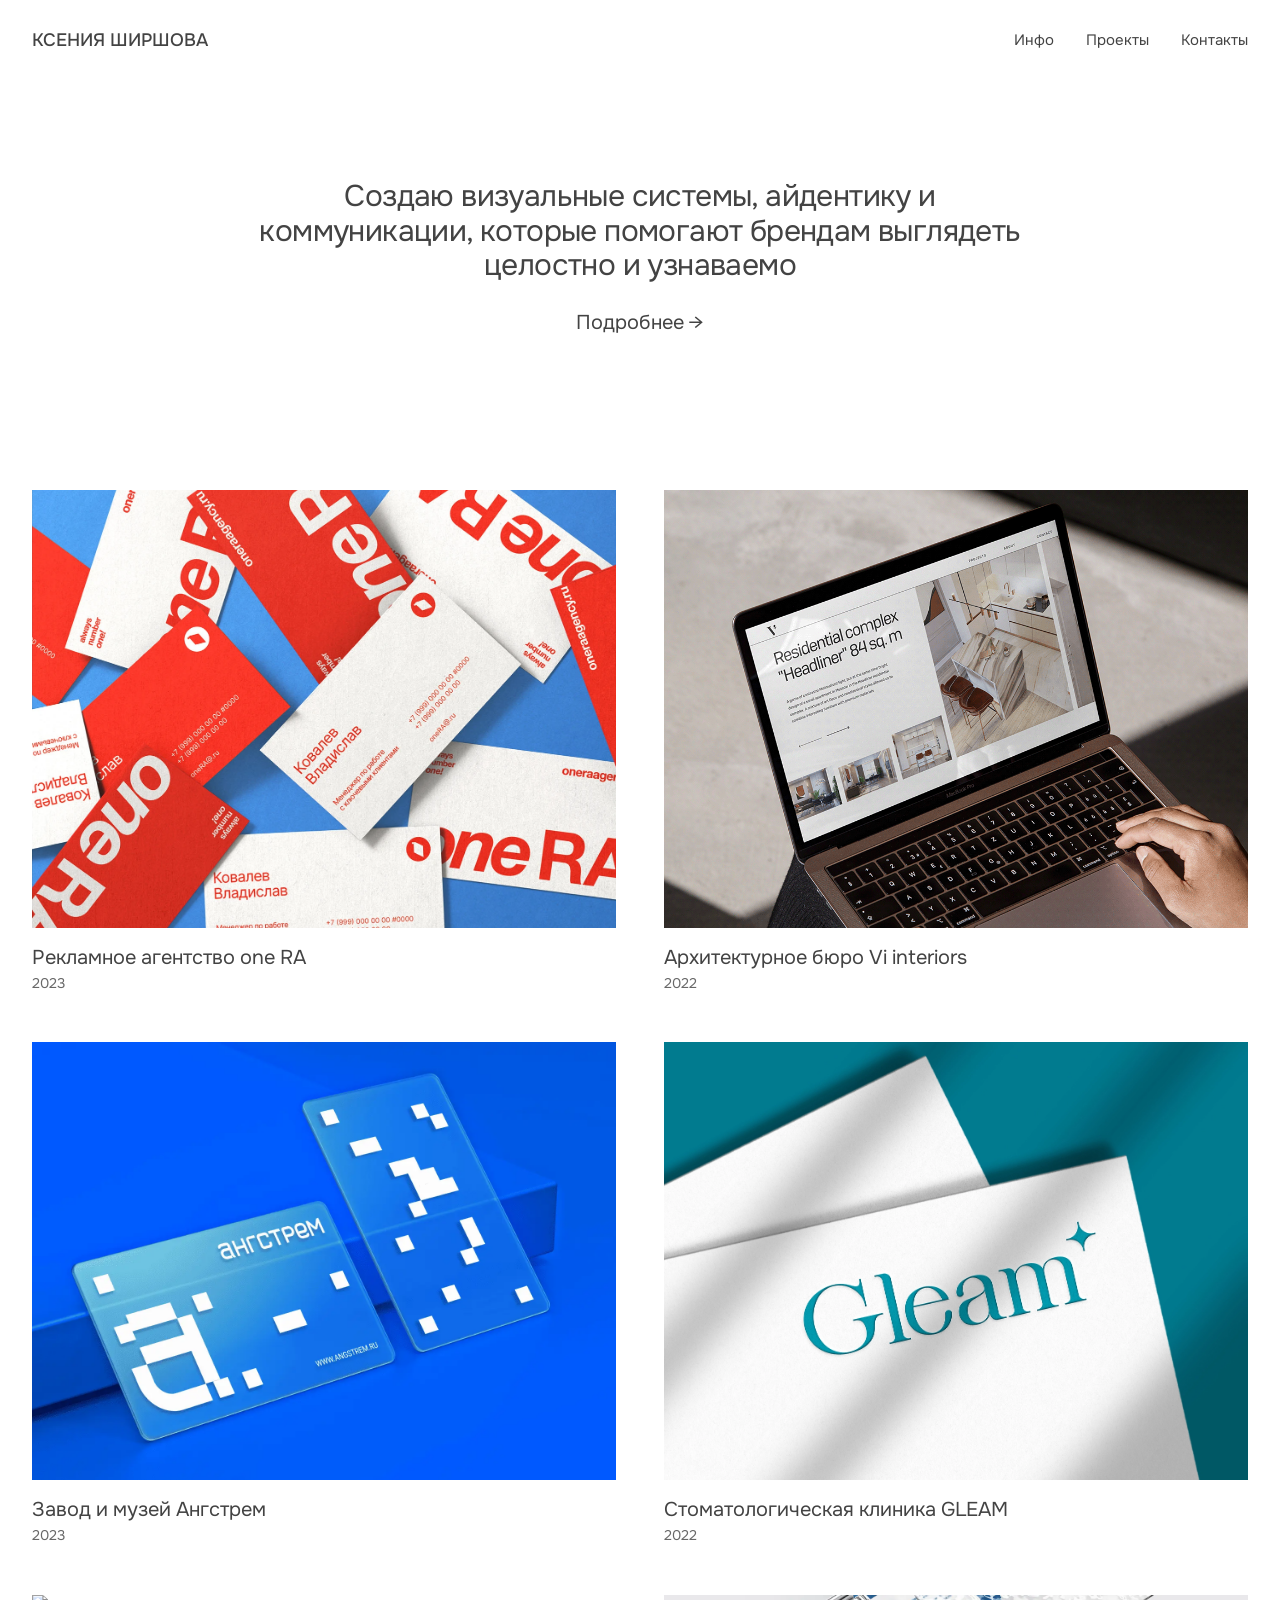
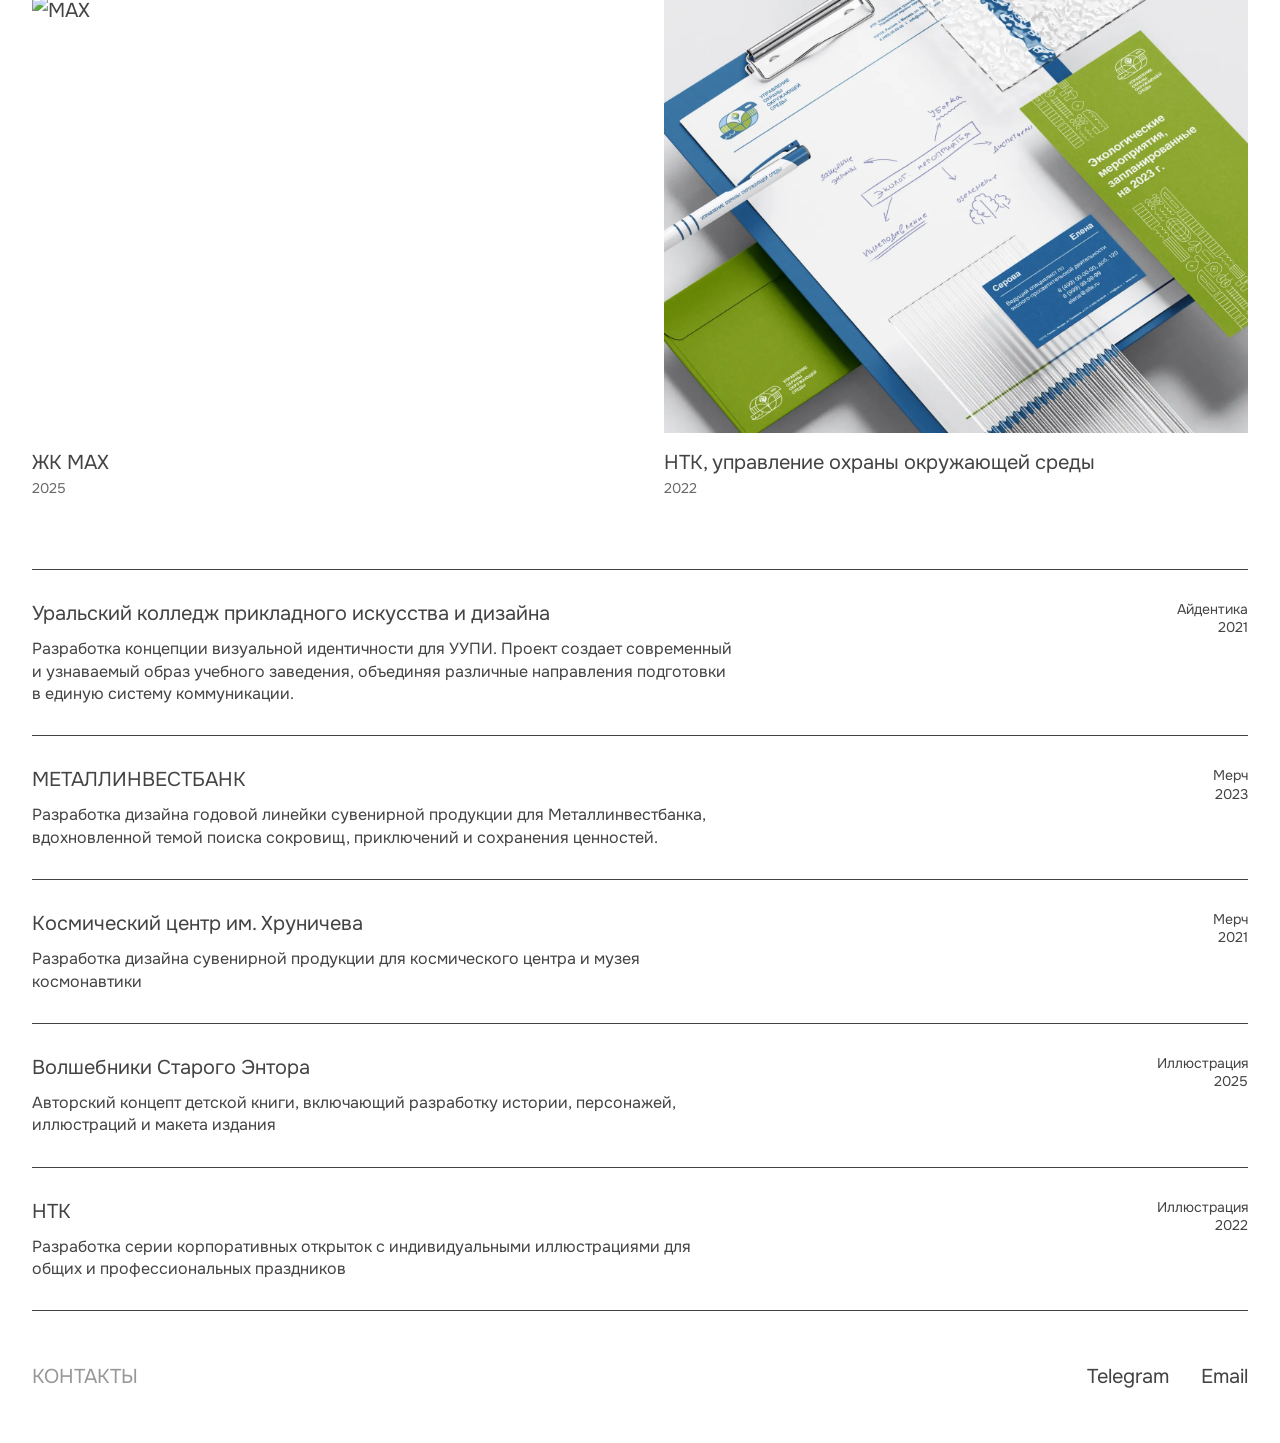
==== index.html @ 0a9edc0e "Add files via upload" ====
<!DOCTYPE html>
<html lang="ru">

<head>

    <meta charset="UTF-8">

    <meta
        name="viewport"
        content="width=device-width, initial-scale=1.0"
    >

    <title>Ксения — Графический дизайнер</title>

    <link
        rel="preconnect"
        href="https://fonts.googleapis.com"
    >

    <link
        rel="preconnect"
        href="https://fonts.gstatic.com"
        crossorigin
    >

    <link
        href="https://fonts.googleapis.com/css2?family=Onest:wght@300;400;500;600&display=swap"
        rel="stylesheet"
    >

    <link
        rel="stylesheet"
        href="css/style.css"
    >

</head>

<body>

    <!-- HEADER -->

    <header class="header">

        <div class="container">

            <div class="header-inner">

                <a
                    href="index.html"
                    class="logo"
                >
                    КСЕНИЯ ШИРШОВА
                </a>

                <nav class="nav">

                    <a href="about.html">
                        Инфо
                    </a>

                    <a href="#projects">
                        Проекты
                    </a>
<!-- 
                    <a href="fragments.html">
                        Фрагменты
                    </a>
-->
                    <a href="#contacts">
                        Контакты
                    </a>

                </nav>

                <button
                    class="burger"
                    id="burger"
                    aria-label="Открыть меню"
                >

                    <span></span>
                    <span></span>
                    <span></span>

                </button>

            </div>

        </div>

    </header>

    <!-- MOBILE MENU -->

    <div
        class="mobile-menu"
        id="mobileMenu"
    >

    <button
        class="mobile-close"
        id="mobileClose"
        aria-label="Закрыть меню"
    >

        <span></span>
        <span></span>
        <span></span>

    </button>

        <nav class="mobile-nav">

            <a href="about.html">
                Инфо
            </a>

            <a href="#projects">
                Проекты
            </a>

<!-- 
                    <a href="fragments.html">
                        Фрагменты
                    </a>
-->

            <a href="#contacts">
                Контакты
            </a>

        </nav>

    </div>

    <main>

        <!-- HERO -->

        <section class="hero">

            <div class="container">

                <div class="grid">

                    <div class="hero-content">

                        <h1>
                            Создаю визуальные системы, айдентику и коммуникации, которые помогают брендам выглядеть целостно и узнаваемо
                        </h1>

                        <a
                            href="about.html"
                            class="hero-link"
                        >
                            Подробнее →
                        </a>

                    </div>

                </div>

            </div>

        </section>

        <!-- PROJECTS -->

        <section
            class="projects"
            id="projects">

            <div class="container">

                <div class="projects-grid">

                    <a
                        href="projects/project-03.html"
                        class="project-card">

                        <div class="project-image">

                            <img
                                src="img/projects/project-03/cover01.webp"
                                alt="one RA"
                            >

                        </div>

                        <div class="project-info">

                            <h3>
                                Рекламное агентство one RA
                            </h3>

                            <p>
                                2023
                            </p>

                        </div>

                    </a>

                    <a
                        href="projects/project-04.html"
                        class="project-card"
                    >

                        <div class="project-image">

                            <img
                                src="img/projects/project-04/cover02.png"
                                alt="Vi interiors"
                            >

                        </div>

                        <div class="project-info">

                            <h3>
                                Архитектурное бюро Vi interiors
                            </h3>

                            <p>
                                2022
                            </p>

                        </div>

                    </a>

                    <a
                        href="projects/project-05.html"
                        class="project-card"
                    >

                        <div class="project-image">

                            <img
                                src="img/projects/project-05/cover03.webp"
                                alt="Ангстрем"
                            >

                        </div>

                        <div class="project-info">

                            <h3>
                                Завод и музей Ангстрем
                            </h3>

                            <p>
                                2023
                            </p>

                        </div>

                    </a>

                    <a
                        href="projects/project-01.html"
                        class="project-card"
                    >

                        <div class="project-image">

                            <img
                                src="img/projects/project-01/cover04.webp"
                                alt="GLEAM"
                            >

                        </div>

                        <div class="project-info">

                            <h3>
                                Стоматологическая клиника GLEAM
                            </h3>

                            <p>
                                2022
                            </p>

                        </div>

                    </a>

                    <a
                        href="projects/project-02.html"
                        class="project-card"
                    >

                        <div class="project-image">

                            <img
                                src="img/projects/project-02/cover05.webp"
                                alt="МАХ"
                            >

                        </div>

                        <div class="project-info">

                            <h3>
                                ЖК МАХ
                            </h3>

                            <p>
                                2025
                            </p>

                        </div>

                    </a>

                    <a
                        href="projects/project-04.html"
                        class="project-card"
                    >

                        <div class="project-image">

                            <img
                                src="img/projects/project-06/cover06.webp"
                                alt="НТК"
                            >

                        </div>

                        <div class="project-info">

                            <h3>
                                НТК, управление охраны окружающей среды
                            </h3>

                            <p>
                                2022
                            </p>

                        </div>

                    </a>                    

                </div>

            </div>

        </section>


        <section class="projects-list">

            <div class="container">

            <a href="https://www.behance.net/gallery/149359537/Ural-College-of-Applied-Arts-and-Design" target="_blank" rel="noopener noreferrer" class="project-row">

                <div class="project-info2">
                    <h3>
                        Уральский колледж прикладного искусства и дизайна
                    </h3>

                    <p class="project-description">
                        Разработка концепции визуальной идентичности для УУПИ. Проект создает современный и узнаваемый образ учебного заведения, объединяя различные направления подготовки в единую систему коммуникации.


                    </p>
                </div>

                <div class="project-meta">
                    <div class="project-year">
                        Айдентика <br/>
                        2021
                    </div>
                </div>

            </a>

            <a href="https://www.behance.net/gallery/207765207/Metallinvest-bank" target="_blank" rel="noopener noreferrer" class="project-row">

                <div class="project-info2">
                    <h3>
                        МЕТАЛЛИНВЕСТБАНК
                    </h3>

                    <p class="project-description">
                        Разработка дизайна годовой линейки сувенирной продукции для Металлинвестбанка, вдохновленной темой поиска сокровищ, приключений и сохранения ценностей.

                    </p>
                </div>

                <div class="project-meta">
                    <div class="project-year">
                        Мерч<br/>2023
                    </div>
                </div>

            </a>            

            <a href="https://oneraagency.ru/hrunichev" class="project-row" target="_blank" rel="noopener noreferrer">

                <div class="project-info2">
                    <h3>
                        Космический центр им. Хруничева
                    </h3>

                    <p class="project-description">
                        Разработка дизайна сувенирной продукции для космического центра и музея космонавтики
                    </p>
                </div>

                <div class="project-meta">
                    <div class="project-year">
                        Мерч<br/>2021
                    </div>
                </div>

            </a>

            <a href="https://www.behance.net/gallery/231390283/Childrens-book-The-Wizards-of-Old-Entor" target="_blank" rel="noopener noreferrer" class="project-row">

                <div class="project-info2">
                    <h3>
                        Волшебники Старого Энтора
                    </h3>

                    <p class="project-description">
                        Авторский концепт детской книги, включающий разработку истории, персонажей, иллюстраций и макета издания
                    </p>
                </div>

                <div class="project-meta">
                    <div class="project-year">
                        Иллюстрация<br/>2025
                    </div>
                </div>

            </a>

            <a href="https://oneraagency.ru/ntkotkritky" target="_blank" rel="noopener noreferrer" class="project-row">

                <div class="project-info2">
                    <h3>
                        НТК
                    </h3>

                    <p class="project-description">
                        Разработка серии корпоративных открыток с индивидуальными иллюстрациями для общих и профессиональных праздников
                    </p>
                </div>

                <div class="project-meta">
                    <div class="project-year">
                        Иллюстрация<br/>2022
                    </div>
                </div>

            </a>

            </div>

        </section>

        <!-- CONTACTS -->

        <section
            class="contacts"
            id="contacts"
        >

            <div class="container">
                <div class="contacts-content">
                            <div class="contact-tag"> КОНТАКТЫ </div>
                    <div class="contacts-content2">                     

                        <a href="https://t.me/ksy_shirshova" target="_blank" rel="noopener noreferrer">
                            Telegram
                        </a>
                        
                        <a href="mailto:kshrabota@ya.ru">
                            Email
                        </a>
                    </div>
            </div>

        </section>

    </main>

    <script src="js/script.js"></script>

</body>

</html>
---- css/style.css ----
:root{

    --bg:#ffffff;
    --text:#434343;
    --border:#434343;
    --container:1280px;
    --gap:24px;
    --header-height:80px;

}

*{

    margin:0;
    padding:0;
    box-sizing:border-box;

}

html{

    scroll-behavior:smooth;

}

body{

    background:var(--bg);
    color:var(--text);
    font-family:'Onest',sans-serif;
    font-size:20px;
    line-height:1.6;
    font-weight:400;
    text-rendering:optimizeLegibility;
    -webkit-font-smoothing:antialiased;

}

img{

    display:block;
    width:100%;
    height:auto;

}

a{

    color:inherit;
    text-decoration:none;

}

ul{

    list-style:none;

}

button{

    font:inherit;
    background:none;
    border:none;
    cursor:pointer;

}

.container{

    width:min(
        var(--container),
        calc(100% - 64px)
    );
    margin:0 auto;

}


/* ====================
   GRID
==================== */

.grid{

    display:grid;
    grid-template-columns:repeat(12,minmax(0,1fr));
    gap:var(--gap);

}

.col-1{grid-column:span 1;}
.col-2{grid-column:span 2;}
.col-3{grid-column:span 3;}
.col-4{grid-column:span 4;}
.col-5{grid-column:span 5;}
.col-6{grid-column:span 6;}
.col-7{grid-column:span 7;}
.col-8{grid-column:span 8;}
.col-9{grid-column:span 9;}
.col-10{grid-column:span 10;}
.col-11{grid-column:span 11;}
.col-12{grid-column:span 12;}


/* ====================
   TYPOGRAPHY
==================== */

h1{

    line-height:1.15;
    font-weight:400;
    letter-spacing:-0.02em;

}

h2{

    font-size:28px;
    font-weight:400;
    line-height:1.2;

}

h3{

    font-size:20px;
    font-weight:400;
    line-height:1.4;

}

p{

    font-size:16px;

}


/* ====================
   HEADER
==================== */

.header{

    position:fixed;
    top:0;
    left:0;
    width:100%;
    height:var(--header-height);
    background:var(--bg);
    z-index:1000;

}

.header-inner{

    height:var(--header-height);
    display:flex;
    align-items:center;
    justify-content:space-between;

}

.logo{

    font-size:18px;
    font-weight:500;

}

.nav{

    display:flex;
    align-items:center;
    gap:32px;

}

.nav a{

    position:relative;
    font-size:15px;

}

.nav a::after{

    content:"";
    position:absolute;
    left:0;
    bottom:-4px;
    width:0;
    height:1px;
    background:var(--text);
    transition:width .3s ease;

}

.nav a:hover::after{

    width:100%;

}


/* ====================
   BURGER
==================== */

.burger{

    display: none;

}

.burger,
.mobile-close{

    width:40px;
    height:40px;
    position:relative;

}

.burger span,
.mobile-close span{

    position:absolute;
    left:8px;
    width:24px;
    height:1px;
    background:var(--text);
    transition:.3s ease;

}

.burger span:nth-child(1){

    top:13px;

}

.burger span:nth-child(2){

    top:20px;

}

.burger span:nth-child(3){

    top:27px;

}

.mobile-close{

    position:absolute;
    top:15px;
    right:15px;

}

.mobile-close span:nth-child(1){

    top:20px;
    transform:rotate(45deg);

}

.mobile-close span:nth-child(2){

    opacity:0;

}

.mobile-close span:nth-child(3){

    top:20px;
    transform:rotate(-45deg);

}

.mobile-menu{

    position:fixed;
    inset:0;
    background:#fff;
    z-index:2000;
    display:flex;
    flex-direction:column;
    align-items:flex-start;
    justify-content:center;
    padding:40px;
    opacity:0;
    visibility:hidden;
    pointer-events:none;
    transition:.3s ease;

}

.mobile-menu.active{

    opacity:1;
    visibility:visible;
    pointer-events:auto;

}

.mobile-nav{

    display:flex;
    flex-direction:column;
    gap:28px;

}

.mobile-nav a{

    font-size:40px;
    line-height:1.2;

}


/* ====================
   MAIN
==================== */

main{

    padding-top:var(--header-height);

}

/* ====================
   HERO
==================== */

.hero{

    min-height:40vh;
    display:flex;
    align-items:center;

}

.hero-content{

    text-align: center;
    grid-column: 3 / -3;

}

.hero-content p{

    max-width:520px;
    margin-top:32px;

}

.hero-link{

    display:inline-block;
    margin-top:24px;
    padding-bottom:2px;

}

.hero-link:hover{

    opacity:.7;

}


/* ====================
   SECTIONS
==================== */

.projects,
.contacts{

    padding-bottom: 50px;
    margin-top: 50px;
}

.section-header{

    margin-bottom:48px;

}

.section-header h2{

    padding-bottom:12px;
    border-bottom:1px solid var(--border);

}


/* ====================
   PROJECTS
==================== */

.projects-grid{

    display:grid;
    grid-template-columns:repeat(2, minmax(0, 1fr));
    gap:48px 48px;

}

.project-card{

    display:block;

}

.project-image{

    overflow:hidden;

}

.project-image img{

    width:100%;
    aspect-ratio:4 / 3;
    object-fit:cover;
    transition:transform .5s ease;

}

.project-card:hover .project-image img{

    transform:scale(1.03);

}

.project-info{

    margin-top:16px;

}

.project-info p{

    font-size:14px;
    color:var(--text);
    opacity:.8;

}

/* ====================
   CONTACTS
==================== */

.contacts-heading{

    grid-column: 1 / span 4;

}

.contacts-content{

    display: flex;
    align-items: center;
    justify-content: space-between;

}

.contacts-content2{

    grid-column: 5 / span 9;
    display: flex;
    align-items: center;
    gap: 32px;

}

.contacts-content ul{

    display:flex;
    flex-direction:column;
    gap:12px;

}

.contacts-content a{

    position:relative;
    display:inline-block;

}

.contacts-content a::after{

    content:"";
    position:absolute;
    left:0;
    bottom:-4px;
    width:0;
    height:1px;
    background:var(--text);
    transition:width .3s ease;

}

.contacts-content a:hover::after{

    width:100%;

}

.contact-tag{

    font-size: 20px;
    opacity: .55;

}


/* ====================
   PROJECT PAGE
==================== */

.project-page{

    padding-top: 80px;

}

.project-hero{

    padding-bottom: 100px;

}

.project-hero .container{

    width: 70%;

}

.project-heading{

    grid-column: 1 / span 8;

}

.project-meta{

    grid-column: 10 / span 3;
    display: flex;
    flex-direction: column;
    gap: 28px;

}

.project-meta-item{

    border-top: 1px solid var(--border);
    padding-top: 12px;

}

.project-meta-title{

    font-size: 14px;
    opacity: .6;
    margin-bottom: 6px;

}

.project-description{

    margin-top: 32px;
    max-width: 700px;

}

.project-section{

    margin-bottom: 80px;

}

.project-section:last-child{

    margin-bottom: 0;

}

.project-image-full img{

    width: 100%;
    display: block;

}

.project-image-grid{

    display: grid;
    grid-template-columns: repeat(2, 1fr);
    gap: 24px;

}

.project-image-grid img{

    width: 100%;
    display: block;

}

.project-text-block{

    display: grid;
    grid-template-columns: repeat(12, 1fr);
    gap: 24px;

}

.project-text{

    grid-column: 3 / span 6;

}

.project-text p{

    margin-bottom: 20px;

}

.project-text p:last-child{

    margin-bottom: 0;

}

.project-next a{

    display: inline-block;
    padding-bottom: 4px;

}

.video-wrapper{

    width: 100%;
    grid-column: 1 / -1;

}

.autoplay-video{

    display: block;
    width: 100%;
    height: auto;
    object-fit: cover;

}

.video-wrapper iframe{

    position: relative;
    inset: 0;
    width: 100%;
    aspect-ratio: 16/9;
    border: 0;

}


/* =================================
   PROJECT LIST
================================= */

.projects-list{

    width: 100%;
    margin-top: 20px;

}

.project-row{

    display: grid;
    grid-template-columns: 1fr auto;
    padding: 30px 0;
    border-top: 1px solid var(--text);
    text-decoration: none;
    color: inherit;
    transition: opacity 0.3s ease;

}

.project-row:last-child{

    border-bottom: 1px solid var(--text);

}

.project-row:hover{

    opacity: 0.65;

}

.project-info2{

    max-width: 100%

}

.project-title{

    margin: 0 0 24px;
    font-size: clamp(32px, 3vw, 56px);
    font-weight: 400;
    line-height: 1.1;

}

.project-description{

    margin: 0;
    margin-top: 10px !important;
    line-height: 1.4;
    color: var(--light);

}

.project-meta{

    display: flex;
    flex-direction: column;
    align-items: flex-end;
    justify-content: space-between;
    text-align: right;
    min-width: 120px;

}

.project-category,
.project-year{

    font-size: 14px;
    line-height: 1.3;

}


/* =================================
   PROJECT CASE
================================= */

.project-header{

    margin-bottom: 80px;

}

.project-header-content{

    grid-column: 2 / span 10;
    display: grid;
    grid-template-columns: repeat(10, 1fr);
    column-gap: var(--gap);

}

.project-header h1{

    margin-bottom: 32px;
    grid-column: 1 / span 10;

}

.project-header p{

    grid-column: 1 / span 10;
    font-size: 20px;

}

.project-page ul{

    list-style-type: disc;
    font-size: 16px;

}

/* ОБЩИЕ СЕКЦИИ */

.case-section{

    margin-bottom: 80px;

}

/* ПОЛНОШИРИННОЕ ИЗОБРАЖЕНИЕ */

.case-image-full{

    grid-column: 1 / -1;

}

.case-image-full img{

    width: 100%;
    display: block;

}

/* ИЗОБРАЖЕНИЕ 10 КОЛОНОК */

.case-image-medium{

    grid-column: 2 / span 10;

}

.case-image-medium img{

    width: 100%;
    display: block;

}

/* ТЕКСТОВЫЙ БЛОК */

.case-text{

    grid-column: 2 / span 10;
    display: grid;
    grid-template-columns: repeat(10, 1fr);
    column-gap: var(--gap);

}

.case-tag{

    grid-column: 1 / span 2;
    font-size: 14px;
    opacity: .55;
    text-transform: uppercase;
    letter-spacing: .04em;

}

.case-description{

    grid-column: 3 / span 8;

}

.case-description p{

    margin-bottom: 18px;
    line-height:1.4;

}

.case-description p:last-child{

    margin-bottom: 0;

}

/* ДВА ИЗОБРАЖЕНИЯ */

.case-two-images{

    grid-column: 2 / span 10;
    display: grid;
    grid-template-columns: repeat(2, 1fr);
    gap: 24px;

}

.case-two-images img{

    width: 100%;
    display: block;

}

/* ТРИ ИЗОБРАЖЕНИЯ */

.case-three-images{

    grid-column: 2 / span 10;
    display: grid;
    grid-template-columns: repeat(3, 1fr);
    gap: 24px;

}

.case-three-images img{

    width: 100%;
    display: block;

}

/* НАВИГАЦИЯ */

.project-next{

    padding-top: 50px;
    padding-bottom: 50px;
    text-align: right;

}

.project-next a:hover{

    opacity: 0.65;

}

.a-hover:hover{

    opacity: 0.65 !important;

}


/* =================================
   ABOUT
================================= */

.about-page{

    padding-top: 120px;

}

.about-hero{

    padding-bottom: 64px;
    border-bottom: 1px solid var(--border);

}

.about-photo{

    grid-column: 1 / span 3;

}

.about-photo img{

    width: 100%;
    display: block;

}

.about-intro{

    grid-column: 5 / span 7;

}


.about-intro h1{

    margin-bottom: 32px;
    margin-top: -8px;

}

.about-intro p{

    line-height: 1.4;
    margin-bottom: 18px;

}

.about-contacts a{

    position:relative;
    margin-right: 32px;

}

.about-contacts a::after{

    content:"";
    position:absolute;
    left:0;
    bottom:-4px;
    width:0;
    height:1px;
    background:var(--text);
    transition:width .3s ease;

}

.about-contacts a:hover::after{

    width:100%;

}

.contact-note{

    color: var(--light);

}

.about-section {

    padding: 64px 0;
    border-bottom: 1px solid var(--border);

}

.about-section:last-child{

    border-bottom: none;

}

.section-title{

    grid-column: 1 / span 3;
    text-transform: uppercase;

}

.section-content{

    grid-column: 5 / span 8;

}

.experience-item{

    display: grid;
    grid-template-columns: 4fr 4fr;
    gap: 32px;
    border-top: 1px solid var(--border);
    padding: 50px 0;

}

.experience-item:first-child{

    padding-top: 0;
    border-top: 0;

}

.experience-company p{

    font-size: 20px;
    line-height: 1.2;

}

.company-title{

    font-size: 32px !important;
    line-height: 1 !important;
    letter-spacing: -0.02em;
    padding-bottom: 10px !important;

}


.company-title a:hover{

    opacity:.7;

}

.experience-description{

    line-height: 1.4;
    font-size: 16px;

}

.experience-description2{

    line-height: 1.4;
    font-size: 20px;

}

.two-columns{

    display: grid;
    grid-template-columns: repeat(2,1fr);
    gap: 48px;

}




/* ====================
   TABLET
==================== */

@media (max-width: 1024px) {

    .container{

        width:calc(100% - 48px);

    }

    .hero-content{

        grid-column:3 / -3;

    }

    .nav{

        gap:28px;

    }

    .projects-grid{

        gap:48px 24px;

    }

    .about-content{

        grid-column:7 / span 6;

    }

}

@media (max-width: 959px) {

    .project-row{

        grid-template-columns: 1fr;
        gap: 32px;

    }

    .project-meta{

        align-items: flex-end;
        text-align: right;
        gap: 8px;

    }

    .project-title{

        font-size: 36px;

    }

    h3{

        font-size: 23px;

    }

}


/* ====================
   MOBILE
==================== */

@media (max-width: 767px) {

    :root{

        --header-height:72px;

    }

    .container{

        width:calc(100% - 32px);

    }

    .grid{

        grid-template-columns:1fr;
        gap:20px;

    }

    /* Header */

    .nav{

        display:none;

    }

    .burger{

        display:block;

    }

    /* Hero */


    .hero-content{

        grid-column:auto;

    }

    .hero-content p{

        margin-top:24px;

    }

    h1{

        font-size:36px;

    }

    h2{

        font-size:24px;

    }


    /* Projects */

    .projects-grid{

        grid-template-columns:1fr;
        gap:48px;

    }

    .project-image img{

        aspect-ratio:1/1;

    }

    /* About */

    .about-photo{

        grid-column:auto;
        margin-bottom:24px;

    }

    .about-content{

        grid-column:auto;

    }

    .about-photo,
    .about-intro,
    .section-title,
    .section-content{

        grid-column: 1 / -1;

    }

    .about-intro{

        margin-top:40px;

    }

    .about-contacts .grid{

        grid-template-columns:1fr;
        gap:24px;

    }

    .experience-item{

        grid-template-columns:1fr;
        gap:16px;

    }

    .two-columns{

        grid-template-columns:1fr;

    }


    /* Project case*/

    .project-title{

        grid-column:auto;

    }

    .project-two-column{

        grid-template-columns:1fr;

    }

    .project-navigation{

        margin-top:80px;

    }

    .case-section{

        margin-bottom: 64px;

    }

    .project-header{

        margin-bottom: 64px;

    }

    .project-header-content,
    .case-image-medium,
    .case-text,
    .case-two-images,
    .case-three-images{

        grid-column: 1 / -1;

    }

    .case-text{

        display: block;

    }

    .case-tag{

        margin-bottom: 20px;

    }

    .case-two-images,
    .case-three-images{

        grid-template-columns: 1fr;
        gap: 16px;

    }

    .project-heading,
    .project-meta,
    .project-text{

        grid-column: auto;

    }

    .project-meta{

        align-items: flex-start;
        text-align: left;

    }

    .project-section{

        margin-bottom: 64px;

    }

    .project-image-grid{

        grid-template-columns: 1fr;
        gap: 16px;

    }

    .project-text-block{

        grid-template-columns: 1fr;

    }

}


/* ====================
   SMALL MOBILE
==================== */

@media (max-width: 480px){

    h1{

        font-size:32px;

    }

    body{

        font-size:15px;

    }

    .mobile-nav a{

        font-size:24px;

    }

}
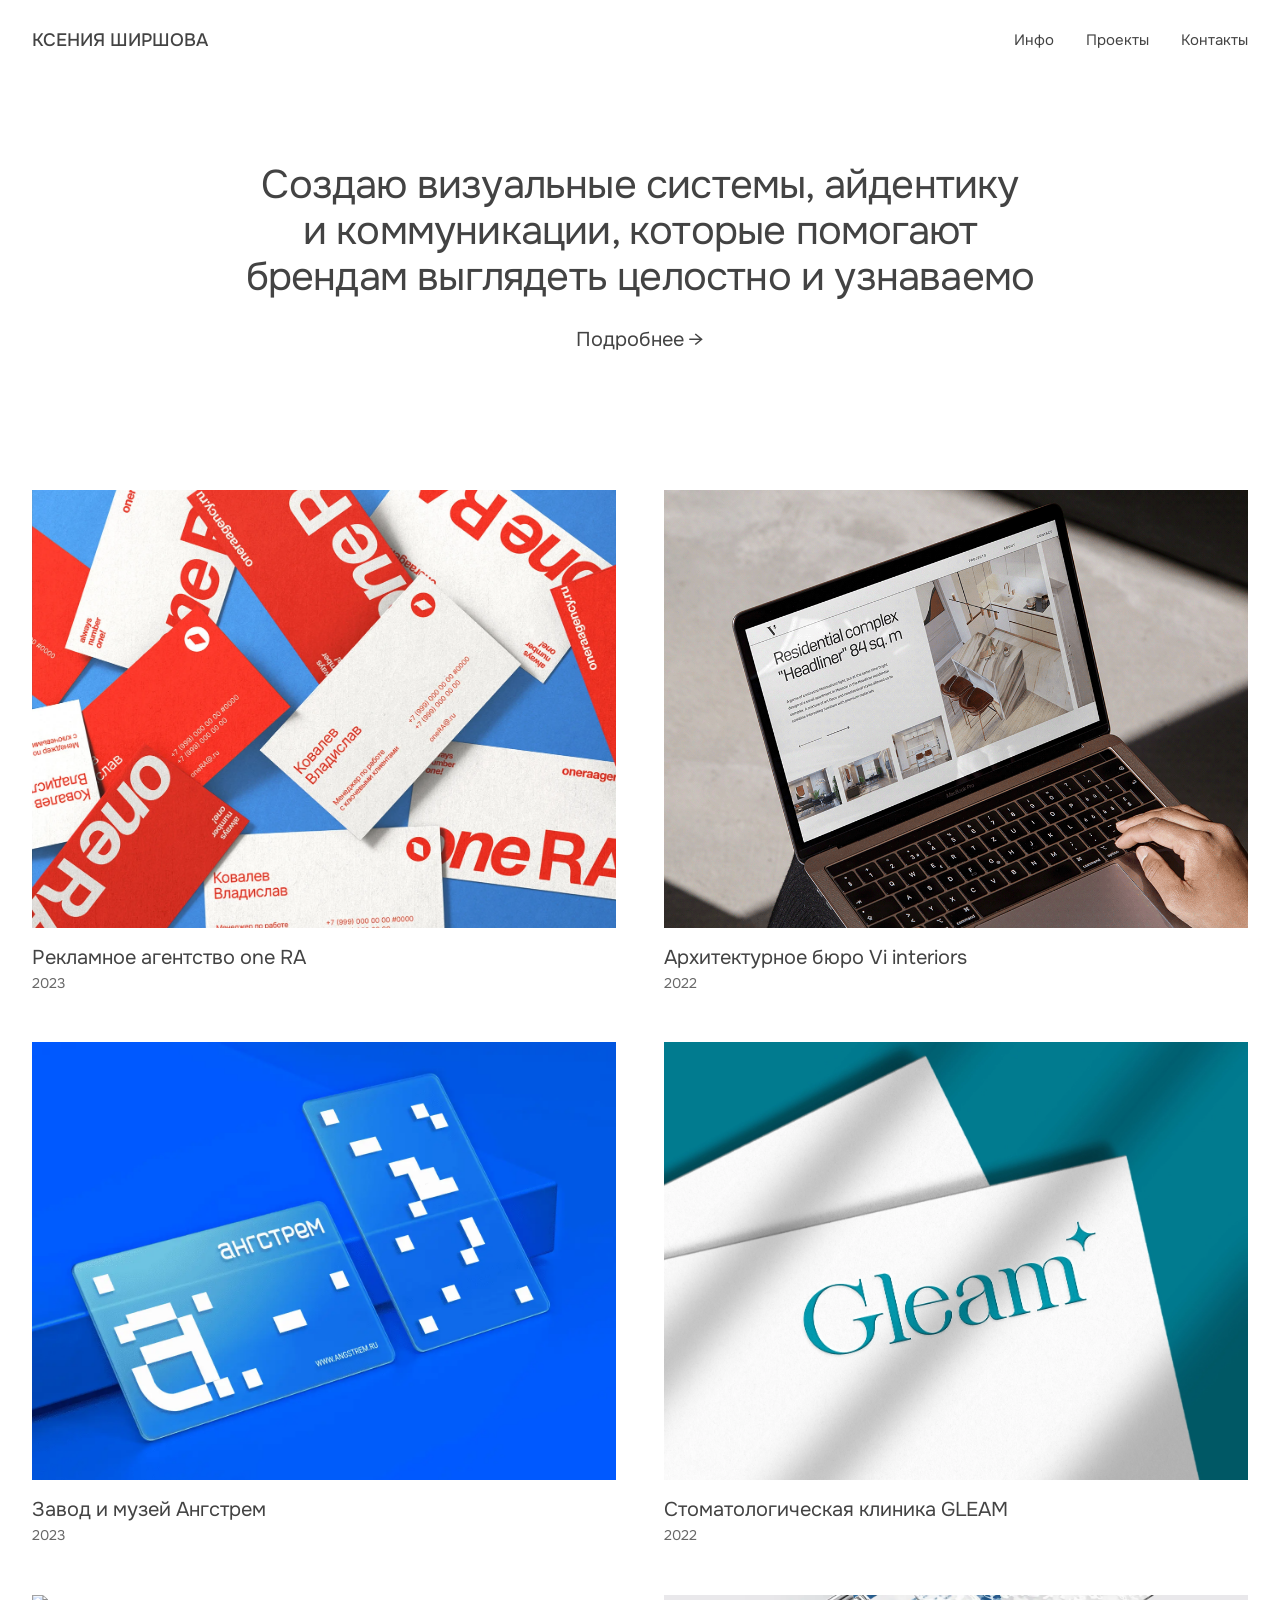
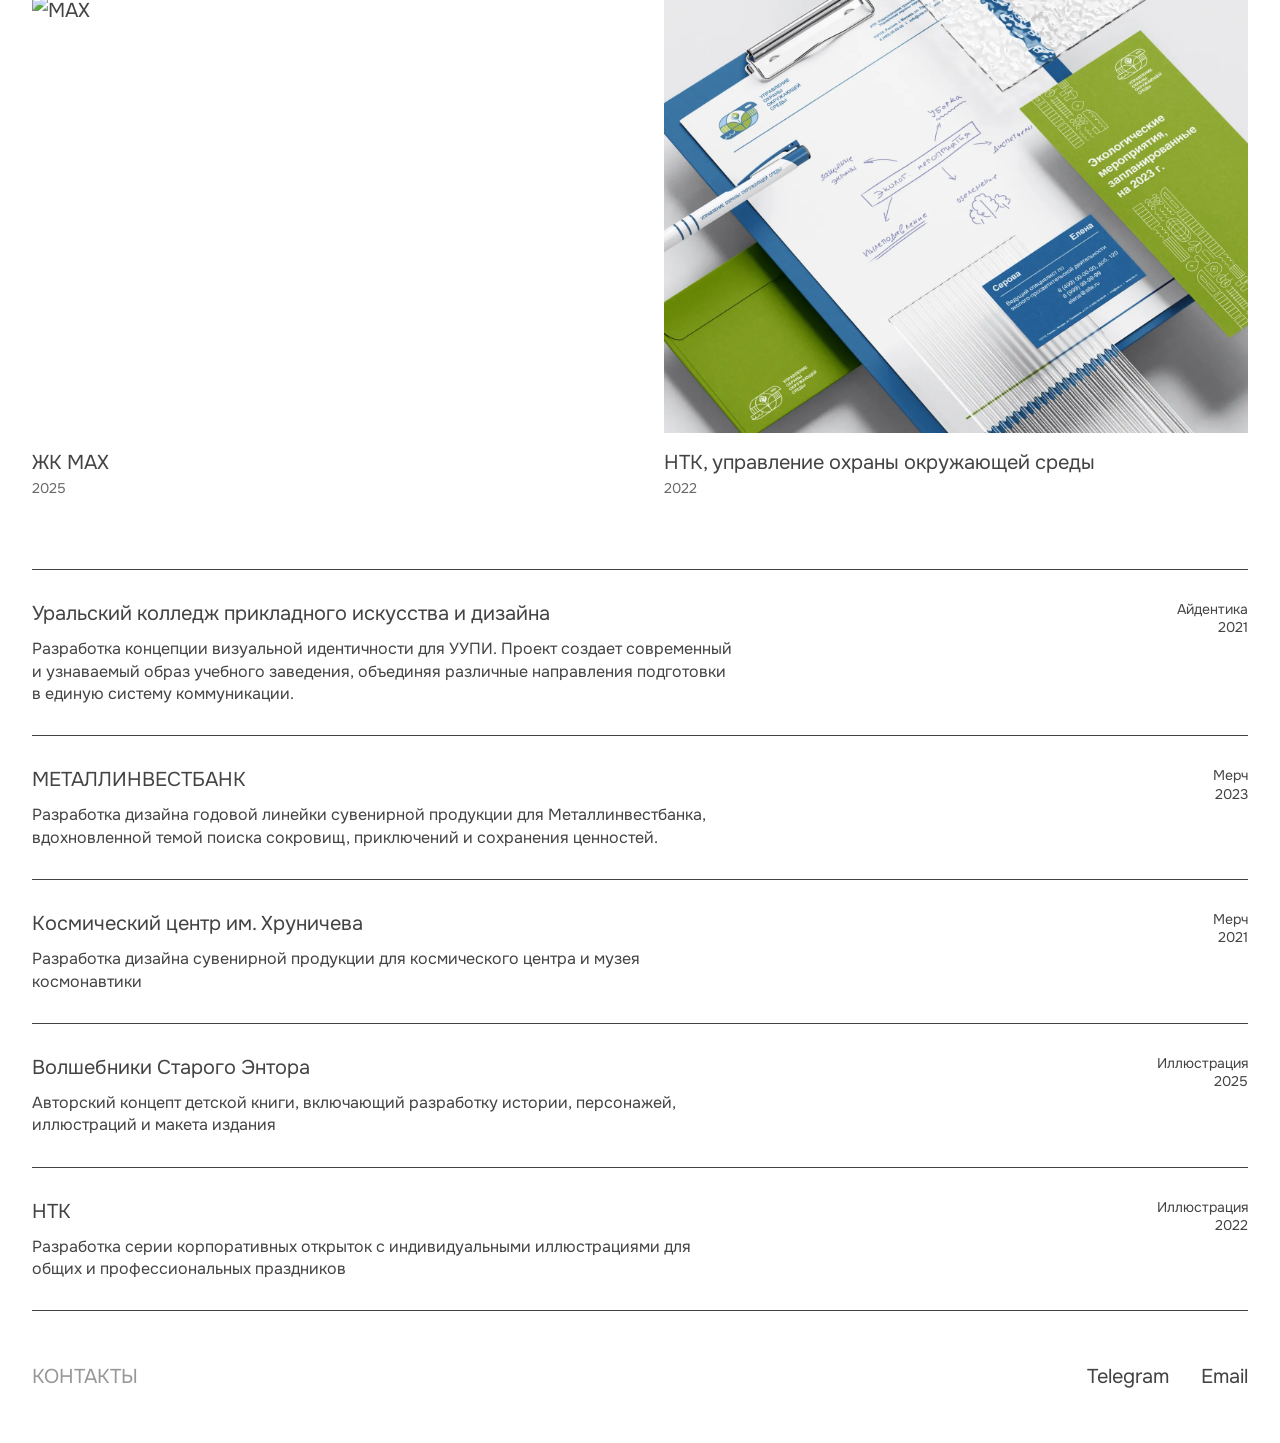
==== commit 909af179: "Update index.html" ====
--- a/index.html
+++ b/index.html
@@ -146,7 +146,7 @@
                     <div class="hero-content">
 
                         <h1>
-                            Создаю визуальные системы, айдентику и коммуникации, которые помогают брендам выглядеть целостно и узнаваемо
+                            Создаю визуальные системы, айдентику и&nbsp;коммуникации, которые помогают брендам выглядеть целостно и узнаваемо
                         </h1>
 
                         <a
@@ -490,4 +490,4 @@
 
 </body>
 
-</html>+</html>
--- a/css/style.css
+++ b/css/style.css
@@ -112,6 +112,7 @@
     line-height:1.15;
     font-weight:400;
     letter-spacing:-0.02em;
+    font-size: 2em;
 
 }
 
@@ -1431,4 +1432,4 @@
 
     }
 
-}+}
